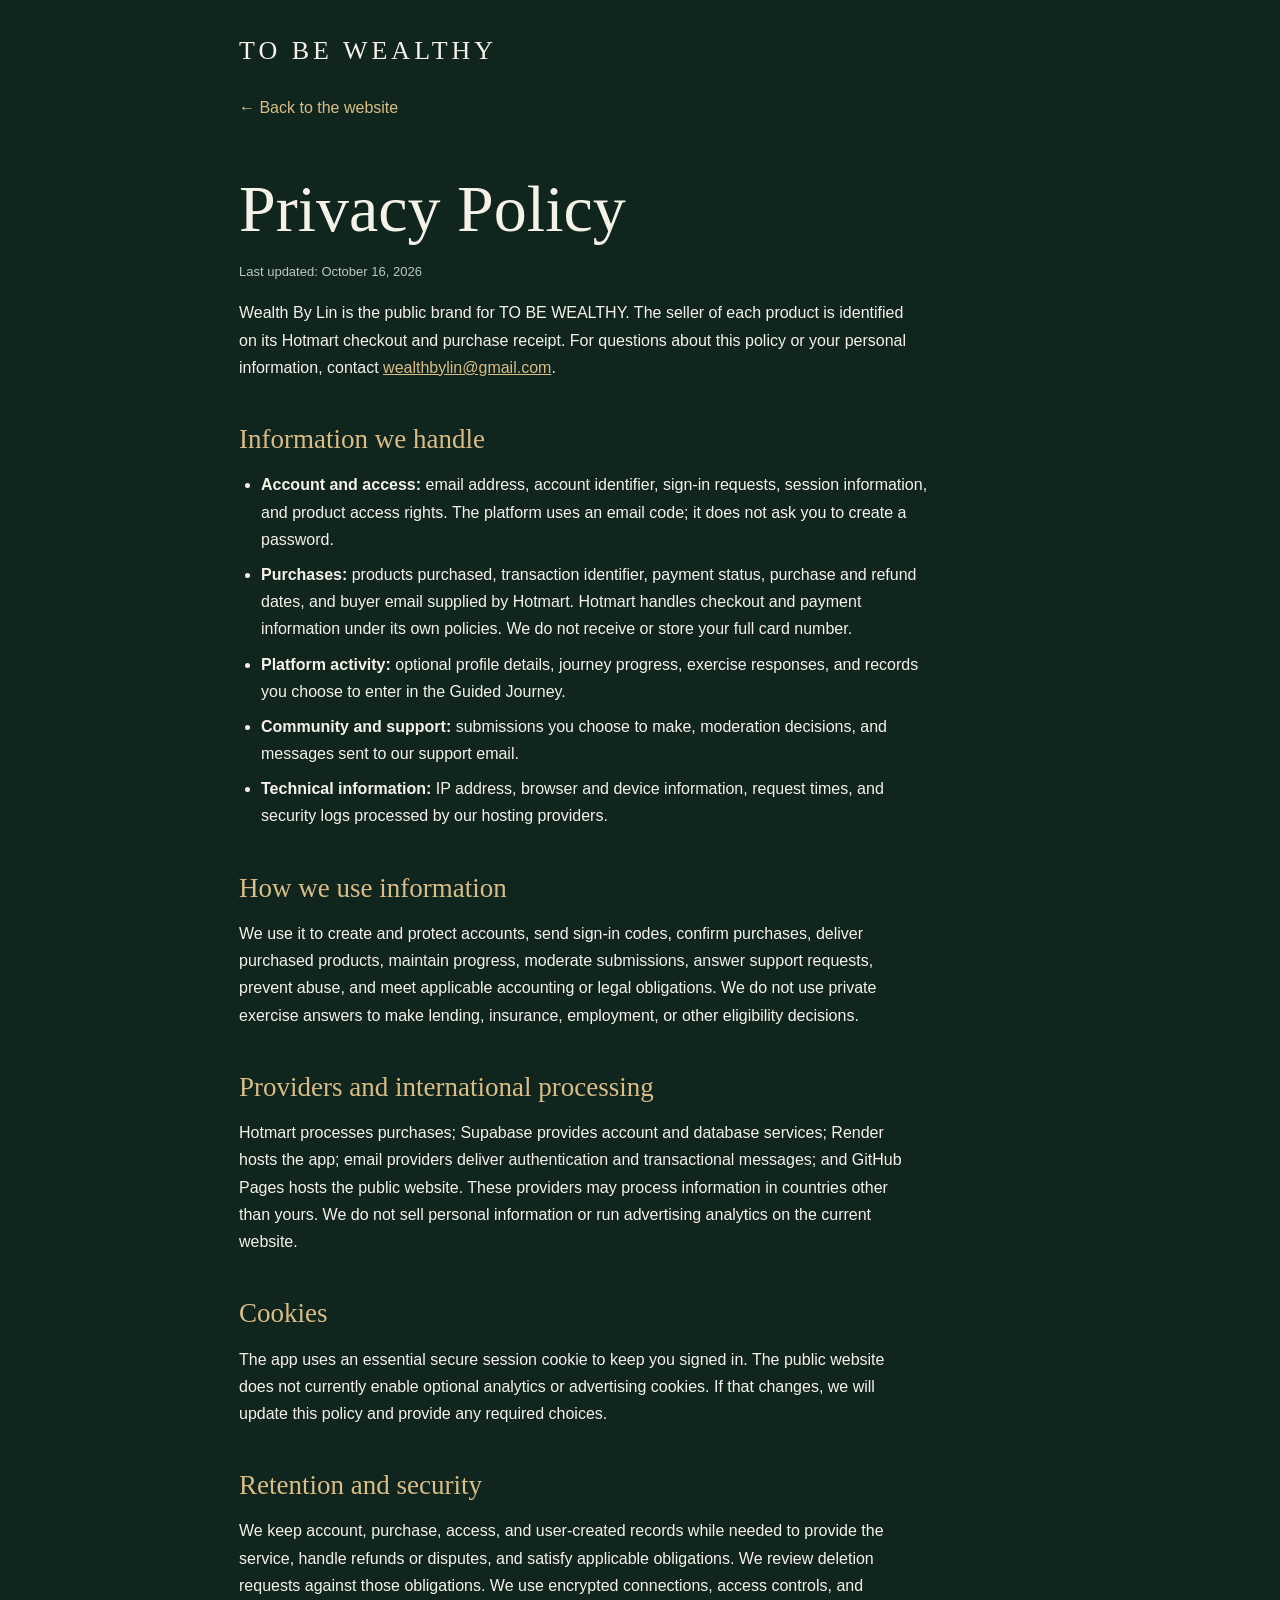
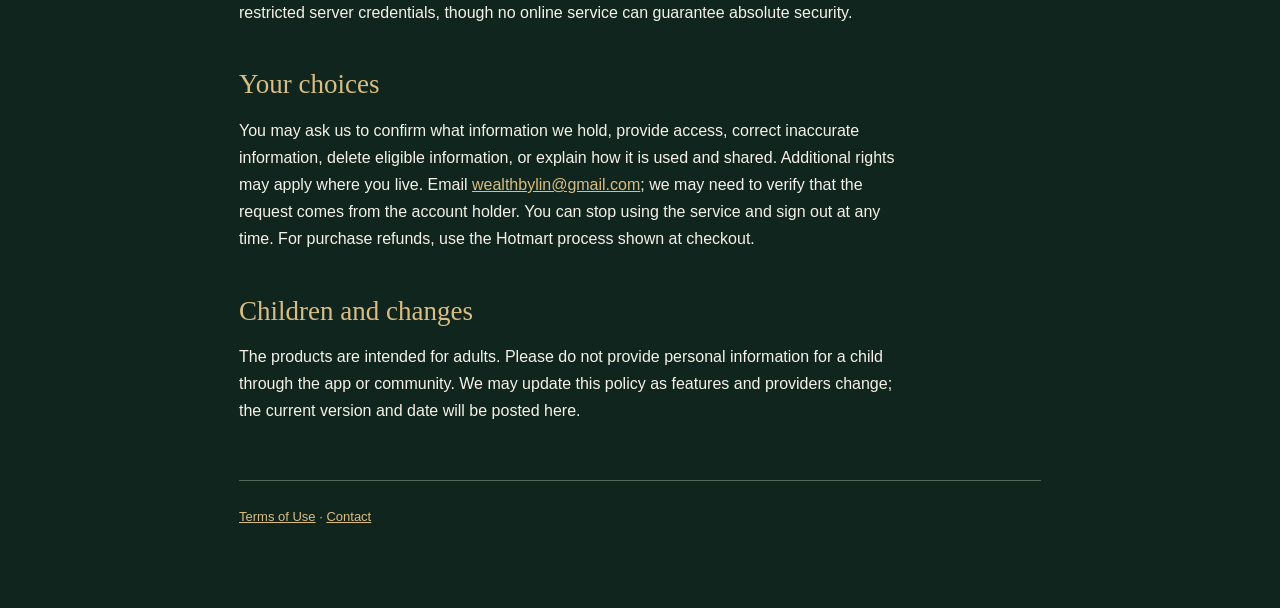
==== privacy.html @ 168b36eb "Publish privacy and terms for product sales" ====
<!doctype html><html lang="en"><head><meta charset="utf-8"><meta name="viewport" content="width=device-width,initial-scale=1"><title>Privacy Policy | TO BE WEALTHY</title><meta name="description" content="How TO BE WEALTHY handles account, purchase, and platform information."><link rel="stylesheet" href="/legal.css"><link rel="canonical" href="https://tobewealthy.site/privacy.html"></head><body><div class="wrap"><header><a class="brand" href="/">TO BE WEALTHY</a><a class="back" href="/">← Back to the website</a></header><main><h1>Privacy Policy</h1><p class="date">Last updated: October 16, 2026</p><p>Wealth By Lin is the public brand for TO BE WEALTHY. The seller of each product is identified on its Hotmart checkout and purchase receipt. For questions about this policy or your personal information, contact <a href="mailto:wealthbylin@gmail.com">wealthbylin@gmail.com</a>.</p><h2>Information we handle</h2><ul><li><strong>Account and access:</strong> email address, account identifier, sign-in requests, session information, and product access rights. The platform uses an email code; it does not ask you to create a password.</li><li><strong>Purchases:</strong> products purchased, transaction identifier, payment status, purchase and refund dates, and buyer email supplied by Hotmart. Hotmart handles checkout and payment information under its own policies. We do not receive or store your full card number.</li><li><strong>Platform activity:</strong> optional profile details, journey progress, exercise responses, and records you choose to enter in the Guided Journey.</li><li><strong>Community and support:</strong> submissions you choose to make, moderation decisions, and messages sent to our support email.</li><li><strong>Technical information:</strong> IP address, browser and device information, request times, and security logs processed by our hosting providers.</li></ul><h2>How we use information</h2><p>We use it to create and protect accounts, send sign-in codes, confirm purchases, deliver purchased products, maintain progress, moderate submissions, answer support requests, prevent abuse, and meet applicable accounting or legal obligations. We do not use private exercise answers to make lending, insurance, employment, or other eligibility decisions.</p><h2>Providers and international processing</h2><p>Hotmart processes purchases; Supabase provides account and database services; Render hosts the app; email providers deliver authentication and transactional messages; and GitHub Pages hosts the public website. These providers may process information in countries other than yours. We do not sell personal information or run advertising analytics on the current website.</p><h2>Cookies</h2><p>The app uses an essential secure session cookie to keep you signed in. The public website does not currently enable optional analytics or advertising cookies. If that changes, we will update this policy and provide any required choices.</p><h2>Retention and security</h2><p>We keep account, purchase, access, and user-created records while needed to provide the service, handle refunds or disputes, and satisfy applicable obligations. We review deletion requests against those obligations. We use encrypted connections, access controls, and restricted server credentials, though no online service can guarantee absolute security.</p><h2>Your choices</h2><p>You may ask us to confirm what information we hold, provide access, correct inaccurate information, delete eligible information, or explain how it is used and shared. Additional rights may apply where you live. Email <a href="mailto:wealthbylin@gmail.com">wealthbylin@gmail.com</a>; we may need to verify that the request comes from the account holder. You can stop using the service and sign out at any time. For purchase refunds, use the Hotmart process shown at checkout.</p><h2>Children and changes</h2><p>The products are intended for adults. Please do not provide personal information for a child through the app or community. We may update this policy as features and providers change; the current version and date will be posted here.</p></main><footer><a href="/terms.html">Terms of Use</a> · <a href="mailto:wealthbylin@gmail.com">Contact</a></footer></div></body></html>
---- legal.css ----
:root{color-scheme:dark;--bg:#10251e;--paper:#f5f2ea;--ink:#20362b;--gold:#d9bd85}*{box-sizing:border-box}body{margin:0;background:var(--bg);color:var(--paper);font:16px/1.7 Arial,Helvetica,sans-serif}a{color:var(--gold)}a:focus-visible{outline:2px solid var(--gold);outline-offset:4px}.wrap{max-width:850px;margin:auto;padding:36px 24px 80px}.brand{display:block;color:var(--paper);text-decoration:none;letter-spacing:4px;font:26px Georgia,serif}.back{display:inline-block;margin:28px 0 48px;text-decoration:none}h1,h2{font-family:Georgia,serif;font-weight:400;line-height:1.2}h1{font-size:clamp(40px,7vw,66px);margin:0 0 12px}h2{font-size:27px;color:var(--gold);margin:42px 0 12px}p,li{max-width:75ch}ul{padding-left:22px}li+li{margin-top:8px}.date{color:#b9c9bb;font-size:13px}footer{border-top:1px solid #52665a;margin-top:55px;padding-top:25px;font-size:13px;color:#b9c9bb}
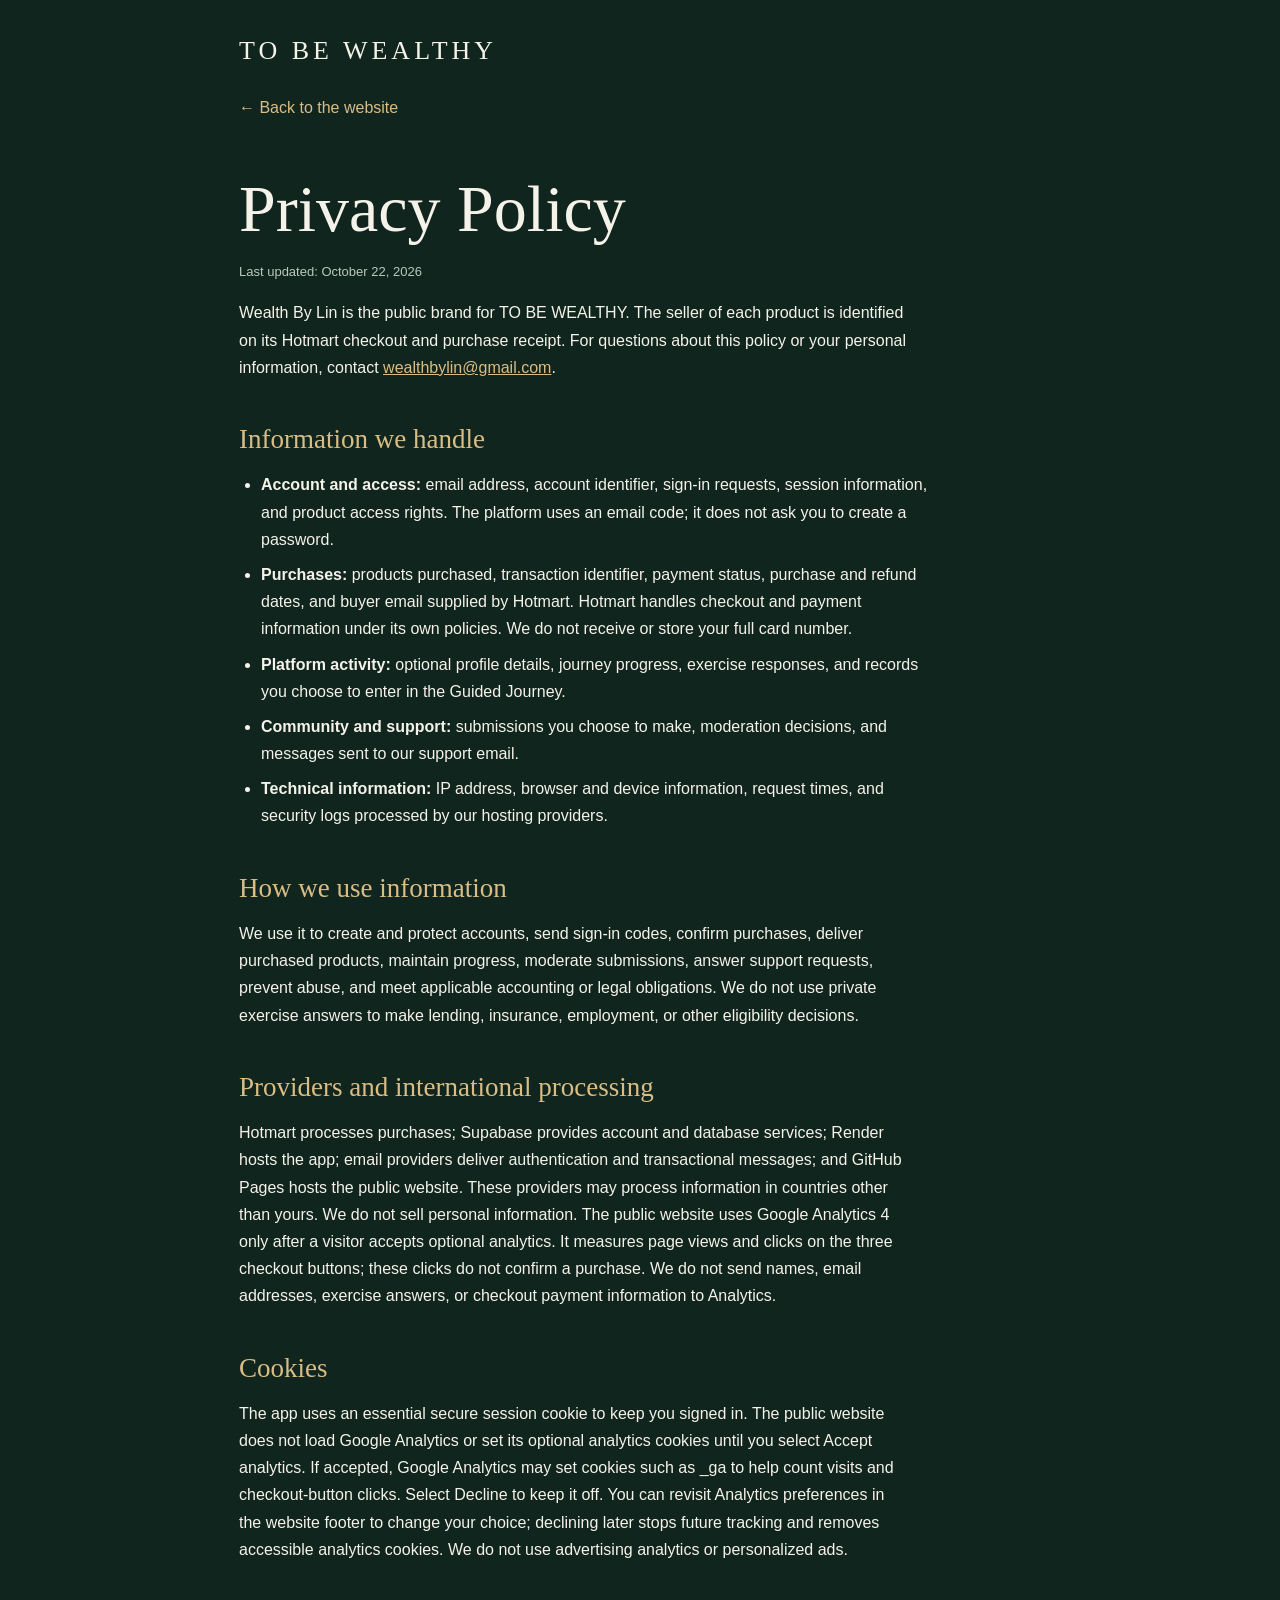
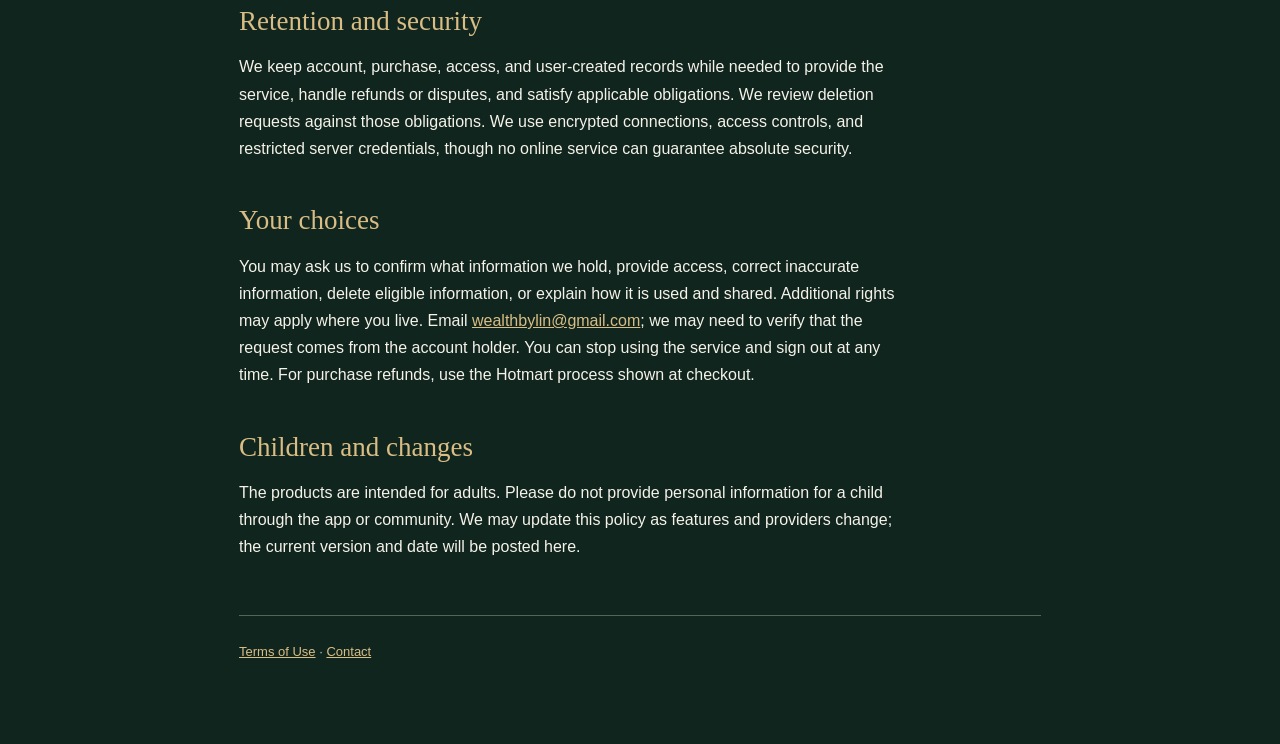
==== commit 79d54d20: "Add opt-in GA4 visit and checkout click tracking" ====
--- a/privacy.html
+++ b/privacy.html
@@ -1 +1 @@
-<!doctype html><html lang="en"><head><meta charset="utf-8"><meta name="viewport" content="width=device-width,initial-scale=1"><title>Privacy Policy | TO BE WEALTHY</title><meta name="description" content="How TO BE WEALTHY handles account, purchase, and platform information."><link rel="stylesheet" href="/legal.css"><link rel="canonical" href="https://tobewealthy.site/privacy.html"></head><body><div class="wrap"><header><a class="brand" href="/">TO BE WEALTHY</a><a class="back" href="/">← Back to the website</a></header><main><h1>Privacy Policy</h1><p class="date">Last updated: October 16, 2026</p><p>Wealth By Lin is the public brand for TO BE WEALTHY. The seller of each product is identified on its Hotmart checkout and purchase receipt. For questions about this policy or your personal information, contact <a href="mailto:wealthbylin@gmail.com">wealthbylin@gmail.com</a>.</p><h2>Information we handle</h2><ul><li><strong>Account and access:</strong> email address, account identifier, sign-in requests, session information, and product access rights. The platform uses an email code; it does not ask you to create a password.</li><li><strong>Purchases:</strong> products purchased, transaction identifier, payment status, purchase and refund dates, and buyer email supplied by Hotmart. Hotmart handles checkout and payment information under its own policies. We do not receive or store your full card number.</li><li><strong>Platform activity:</strong> optional profile details, journey progress, exercise responses, and records you choose to enter in the Guided Journey.</li><li><strong>Community and support:</strong> submissions you choose to make, moderation decisions, and messages sent to our support email.</li><li><strong>Technical information:</strong> IP address, browser and device information, request times, and security logs processed by our hosting providers.</li></ul><h2>How we use information</h2><p>We use it to create and protect accounts, send sign-in codes, confirm purchases, deliver purchased products, maintain progress, moderate submissions, answer support requests, prevent abuse, and meet applicable accounting or legal obligations. We do not use private exercise answers to make lending, insurance, employment, or other eligibility decisions.</p><h2>Providers and international processing</h2><p>Hotmart processes purchases; Supabase provides account and database services; Render hosts the app; email providers deliver authentication and transactional messages; and GitHub Pages hosts the public website. These providers may process information in countries other than yours. We do not sell personal information or run advertising analytics on the current website.</p><h2>Cookies</h2><p>The app uses an essential secure session cookie to keep you signed in. The public website does not currently enable optional analytics or advertising cookies. If that changes, we will update this policy and provide any required choices.</p><h2>Retention and security</h2><p>We keep account, purchase, access, and user-created records while needed to provide the service, handle refunds or disputes, and satisfy applicable obligations. We review deletion requests against those obligations. We use encrypted connections, access controls, and restricted server credentials, though no online service can guarantee absolute security.</p><h2>Your choices</h2><p>You may ask us to confirm what information we hold, provide access, correct inaccurate information, delete eligible information, or explain how it is used and shared. Additional rights may apply where you live. Email <a href="mailto:wealthbylin@gmail.com">wealthbylin@gmail.com</a>; we may need to verify that the request comes from the account holder. You can stop using the service and sign out at any time. For purchase refunds, use the Hotmart process shown at checkout.</p><h2>Children and changes</h2><p>The products are intended for adults. Please do not provide personal information for a child through the app or community. We may update this policy as features and providers change; the current version and date will be posted here.</p></main><footer><a href="/terms.html">Terms of Use</a> · <a href="mailto:wealthbylin@gmail.com">Contact</a></footer></div></body></html>
+<!doctype html><html lang="en"><head><meta charset="utf-8"><meta name="viewport" content="width=device-width,initial-scale=1"><title>Privacy Policy | TO BE WEALTHY</title><meta name="description" content="How TO BE WEALTHY handles account, purchase, and platform information."><link rel="stylesheet" href="/legal.css"><link rel="canonical" href="https://tobewealthy.site/privacy.html"></head><body><div class="wrap"><header><a class="brand" href="/">TO BE WEALTHY</a><a class="back" href="/">← Back to the website</a></header><main><h1>Privacy Policy</h1><p class="date">Last updated: October 22, 2026</p><p>Wealth By Lin is the public brand for TO BE WEALTHY. The seller of each product is identified on its Hotmart checkout and purchase receipt. For questions about this policy or your personal information, contact <a href="mailto:wealthbylin@gmail.com">wealthbylin@gmail.com</a>.</p><h2>Information we handle</h2><ul><li><strong>Account and access:</strong> email address, account identifier, sign-in requests, session information, and product access rights. The platform uses an email code; it does not ask you to create a password.</li><li><strong>Purchases:</strong> products purchased, transaction identifier, payment status, purchase and refund dates, and buyer email supplied by Hotmart. Hotmart handles checkout and payment information under its own policies. We do not receive or store your full card number.</li><li><strong>Platform activity:</strong> optional profile details, journey progress, exercise responses, and records you choose to enter in the Guided Journey.</li><li><strong>Community and support:</strong> submissions you choose to make, moderation decisions, and messages sent to our support email.</li><li><strong>Technical information:</strong> IP address, browser and device information, request times, and security logs processed by our hosting providers.</li></ul><h2>How we use information</h2><p>We use it to create and protect accounts, send sign-in codes, confirm purchases, deliver purchased products, maintain progress, moderate submissions, answer support requests, prevent abuse, and meet applicable accounting or legal obligations. We do not use private exercise answers to make lending, insurance, employment, or other eligibility decisions.</p><h2>Providers and international processing</h2><p>Hotmart processes purchases; Supabase provides account and database services; Render hosts the app; email providers deliver authentication and transactional messages; and GitHub Pages hosts the public website. These providers may process information in countries other than yours. We do not sell personal information. The public website uses Google Analytics 4 only after a visitor accepts optional analytics. It measures page views and clicks on the three checkout buttons; these clicks do not confirm a purchase. We do not send names, email addresses, exercise answers, or checkout payment information to Analytics.</p><h2>Cookies</h2><p>The app uses an essential secure session cookie to keep you signed in. The public website does not load Google Analytics or set its optional analytics cookies until you select Accept analytics. If accepted, Google Analytics may set cookies such as _ga to help count visits and checkout-button clicks. Select Decline to keep it off. You can revisit Analytics preferences in the website footer to change your choice; declining later stops future tracking and removes accessible analytics cookies. We do not use advertising analytics or personalized ads.</p><h2>Retention and security</h2><p>We keep account, purchase, access, and user-created records while needed to provide the service, handle refunds or disputes, and satisfy applicable obligations. We review deletion requests against those obligations. We use encrypted connections, access controls, and restricted server credentials, though no online service can guarantee absolute security.</p><h2>Your choices</h2><p>You may ask us to confirm what information we hold, provide access, correct inaccurate information, delete eligible information, or explain how it is used and shared. Additional rights may apply where you live. Email <a href="mailto:wealthbylin@gmail.com">wealthbylin@gmail.com</a>; we may need to verify that the request comes from the account holder. You can stop using the service and sign out at any time. For purchase refunds, use the Hotmart process shown at checkout.</p><h2>Children and changes</h2><p>The products are intended for adults. Please do not provide personal information for a child through the app or community. We may update this policy as features and providers change; the current version and date will be posted here.</p></main><footer><a href="/terms.html">Terms of Use</a> · <a href="mailto:wealthbylin@gmail.com">Contact</a></footer></div></body></html>
